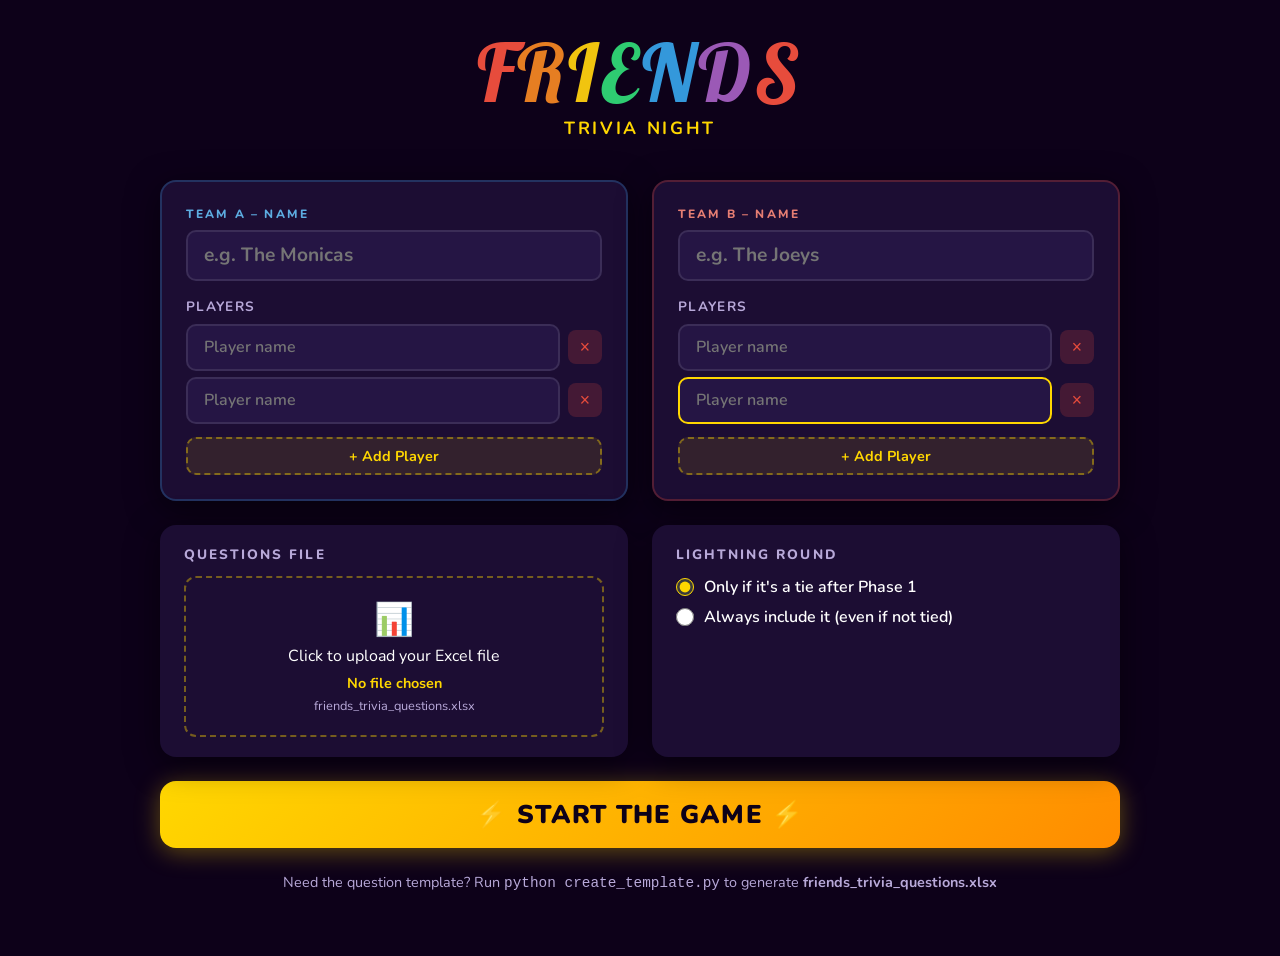
==== templates/index.html @ 620af834 "uploaded" ====
<!DOCTYPE html>
<html lang="en">
<head>
  <meta charset="UTF-8">
  <meta name="viewport" content="width=device-width, initial-scale=1.0">
  <title>Friends Trivia – Setup</title>
  <link rel="preconnect" href="https://fonts.googleapis.com">
  <link href="https://fonts.googleapis.com/css2?family=Lobster&family=Nunito:wght@400;600;700;800;900&display=swap" rel="stylesheet">
  <style>
    *, *::before, *::after { box-sizing: border-box; margin: 0; padding: 0; }

    :root {
      --bg:       #0d0119;
      --card:     #1c0d33;
      --card2:    #251544;
      --primary:  #ffd700;
      --purple:   #9b59b6;
      --text:     #ffffff;
      --muted:    #b8a9d9;
      --radius:   16px;
      --shadow:   0 8px 32px rgba(0,0,0,0.5);
    }

    body {
      background: var(--bg);
      color: var(--text);
      font-family: 'Nunito', sans-serif;
      min-height: 100vh;
      display: flex;
      flex-direction: column;
      align-items: center;
      padding: 2rem 1rem 4rem;
    }

    /* ── Logo ── */
    .logo {
      font-family: 'Lobster', cursive;
      font-size: clamp(2.8rem, 7vw, 5rem);
      line-height: 1;
      margin-bottom: 0.25rem;
      letter-spacing: 0.04em;
    }
    .logo .f { color: #e74c3c; }
    .logo .r { color: #e67e22; }
    .logo .i { color: #f1c40f; }
    .logo .e { color: #2ecc71; }
    .logo .n { color: #3498db; }
    .logo .d { color: #9b59b6; }
    .logo .s { color: #e74c3c; }
    .tagline {
      color: var(--primary);
      font-size: 1.1rem;
      font-weight: 700;
      letter-spacing: 0.15em;
      text-transform: uppercase;
      margin-bottom: 2.5rem;
    }

    /* ── Form card ── */
    form { width: 100%; max-width: 960px; }

    .teams-row {
      display: grid;
      grid-template-columns: 1fr 1fr;
      gap: 1.5rem;
      margin-bottom: 1.5rem;
    }
    @media (max-width: 600px) { .teams-row { grid-template-columns: 1fr; } }

    .team-card {
      background: var(--card);
      border-radius: var(--radius);
      padding: 1.5rem;
      border: 2px solid transparent;
      box-shadow: var(--shadow);
    }
    .team-card.a { border-color: #3498db44; }
    .team-card.b { border-color: #e74c3c44; }

    .team-label {
      font-size: 0.75rem;
      font-weight: 800;
      letter-spacing: 0.18em;
      text-transform: uppercase;
      color: var(--muted);
      margin-bottom: 0.5rem;
    }
    .team-card.a .team-label { color: #5dade2; }
    .team-card.b .team-label { color: #e67e73; }

    input[type="text"] {
      width: 100%;
      background: var(--card2);
      border: 2px solid rgba(255,255,255,0.1);
      border-radius: 10px;
      color: var(--text);
      font-family: 'Nunito', sans-serif;
      font-size: 1.2rem;
      font-weight: 700;
      padding: 0.65rem 1rem;
      outline: none;
      transition: border-color 0.2s;
    }
    input[type="text"]:focus { border-color: var(--primary); }

    .players-label {
      font-size: 0.85rem;
      font-weight: 700;
      color: var(--muted);
      margin: 1rem 0 0.5rem;
      text-transform: uppercase;
      letter-spacing: 0.1em;
    }

    .player-row {
      display: flex;
      align-items: center;
      gap: 0.5rem;
      margin-bottom: 0.4rem;
    }
    .player-row input { font-size: 1rem; font-weight: 600; flex: 1; }

    .btn-remove {
      background: rgba(231,76,60,0.2);
      border: none;
      color: #e74c3c;
      border-radius: 8px;
      width: 34px; height: 34px;
      font-size: 1.1rem;
      cursor: pointer;
      display: flex; align-items: center; justify-content: center;
      flex-shrink: 0;
      transition: background 0.2s;
    }
    .btn-remove:hover { background: rgba(231,76,60,0.4); }

    .btn-add {
      background: rgba(255,215,0,0.1);
      border: 2px dashed rgba(255,215,0,0.4);
      color: var(--primary);
      border-radius: 10px;
      padding: 0.45rem 1rem;
      font-family: 'Nunito', sans-serif;
      font-size: 0.9rem;
      font-weight: 700;
      cursor: pointer;
      width: 100%;
      margin-top: 0.4rem;
      transition: background 0.2s, border-color 0.2s;
    }
    .btn-add:hover { background: rgba(255,215,0,0.2); border-color: var(--primary); }

    /* ── Bottom options ── */
    .options-row {
      display: grid;
      grid-template-columns: 1fr 1fr;
      gap: 1.5rem;
      margin-bottom: 1.5rem;
    }
    @media (max-width: 600px) { .options-row { grid-template-columns: 1fr; } }

    .option-card {
      background: var(--card);
      border-radius: var(--radius);
      padding: 1.25rem 1.5rem;
      box-shadow: var(--shadow);
    }
    .option-card h3 {
      font-size: 0.85rem;
      font-weight: 800;
      letter-spacing: 0.15em;
      text-transform: uppercase;
      color: var(--muted);
      margin-bottom: 0.75rem;
    }

    .radio-group { display: flex; flex-direction: column; gap: 0.5rem; }
    .radio-option {
      display: flex;
      align-items: center;
      gap: 0.6rem;
      cursor: pointer;
      font-size: 1rem;
      font-weight: 600;
    }
    .radio-option input[type="radio"] { accent-color: var(--primary); width: 18px; height: 18px; }

    .file-upload-area {
      border: 2px dashed rgba(255,215,0,0.4);
      border-radius: 12px;
      padding: 1.25rem;
      text-align: center;
      cursor: pointer;
      transition: border-color 0.2s, background 0.2s;
    }
    .file-upload-area:hover { border-color: var(--primary); background: rgba(255,215,0,0.05); }
    .file-upload-area label { cursor: pointer; }
    .file-upload-area input[type="file"] { display: none; }
    .file-icon { font-size: 2rem; display: block; margin-bottom: 0.25rem; }
    .file-name {
      font-size: 0.9rem;
      color: var(--primary);
      font-weight: 700;
      margin-top: 0.4rem;
      min-height: 1.2em;
    }
    .file-hint { font-size: 0.8rem; color: var(--muted); margin-top: 0.25rem; }

    /* ── Start button ── */
    .btn-start {
      display: block;
      width: 100%;
      max-width: 960px;
      background: linear-gradient(135deg, var(--primary), #ff8c00);
      border: none;
      border-radius: 16px;
      color: #0d0119;
      font-family: 'Nunito', sans-serif;
      font-size: 1.6rem;
      font-weight: 900;
      padding: 1rem;
      cursor: pointer;
      letter-spacing: 0.05em;
      text-transform: uppercase;
      box-shadow: 0 4px 24px rgba(255,215,0,0.35);
      transition: transform 0.15s, box-shadow 0.15s;
    }
    .btn-start:hover { transform: translateY(-2px); box-shadow: 0 8px 32px rgba(255,215,0,0.5); }
    .btn-start:active { transform: translateY(0); }

    .template-link {
      text-align: center;
      margin-top: 1.5rem;
      font-size: 0.9rem;
      color: var(--muted);
    }
    .template-link a { color: var(--primary); font-weight: 700; }
  </style>
</head>
<body>

  <div class="logo">
    <span class="f">F</span><span class="r">R</span><span class="i">I</span><span class="e">E</span><span class="n">N</span><span class="d">D</span><span class="s">S</span>
  </div>
  <div class="tagline">Trivia Night</div>

  <form action="/start" method="POST" enctype="multipart/form-data">

    <div class="teams-row">
      <!-- Team A -->
      <div class="team-card a">
        <div class="team-label">Team A – Name</div>
        <input type="text" name="team_a_name" placeholder="e.g. The Monicas" maxlength="30">
        <div class="players-label">Players</div>
        <div id="players-a"></div>
        <button type="button" class="btn-add" onclick="addPlayer('a')">+ Add Player</button>
      </div>

      <!-- Team B -->
      <div class="team-card b">
        <div class="team-label">Team B – Name</div>
        <input type="text" name="team_b_name" placeholder="e.g. The Joeys" maxlength="30">
        <div class="players-label">Players</div>
        <div id="players-b"></div>
        <button type="button" class="btn-add" onclick="addPlayer('b')">+ Add Player</button>
      </div>
    </div>

    <div class="options-row">
      <!-- File upload -->
      <div class="option-card">
        <h3>Questions File</h3>
        <div class="file-upload-area" onclick="document.getElementById('excel-file').click()">
          <label>
            <span class="file-icon">📊</span>
            <span>Click to upload your Excel file</span>
            <input type="file" id="excel-file" name="excel_file" accept=".xlsx,.xls" onchange="showFileName(this)">
          </label>
          <div class="file-name" id="file-name-display">No file chosen</div>
          <div class="file-hint">friends_trivia_questions.xlsx</div>
        </div>
      </div>

      <!-- Lightning mode -->
      <div class="option-card">
        <h3>Lightning Round</h3>
        <div class="radio-group">
          <label class="radio-option">
            <input type="radio" name="lightning_mode" value="tie" checked>
            Only if it's a tie after Phase 1
          </label>
          <label class="radio-option">
            <input type="radio" name="lightning_mode" value="always">
            Always include it (even if not tied)
          </label>
        </div>
      </div>
    </div>

    <button type="submit" class="btn-start">⚡ Start the Game ⚡</button>
  </form>

  <div class="template-link">
    Need the question template?
    Run <code>python create_template.py</code> to generate <strong>friends_trivia_questions.xlsx</strong>
  </div>

  <script>
    let counters = { a: 0, b: 0 };

    function addPlayer(team) {
      counters[team]++;
      const container = document.getElementById('players-' + team);
      const div = document.createElement('div');
      div.className = 'player-row';
      div.id = 'player-' + team + '-' + counters[team];
      div.innerHTML = `
        <input type="text" name="players_${team}" placeholder="Player name" maxlength="25" autocomplete="off">
        <button type="button" class="btn-remove" onclick="removePlayer('${team}', ${counters[team]})">×</button>
      `;
      container.appendChild(div);
      div.querySelector('input').focus();
    }

    function removePlayer(team, id) {
      const el = document.getElementById('player-' + team + '-' + id);
      if (el) el.remove();
    }

    function showFileName(input) {
      const display = document.getElementById('file-name-display');
      display.textContent = input.files[0]?.name || 'No file chosen';
    }

    // Add two players by default for each team
    addPlayer('a'); addPlayer('a');
    addPlayer('b'); addPlayer('b');
  </script>
</body>
</html>
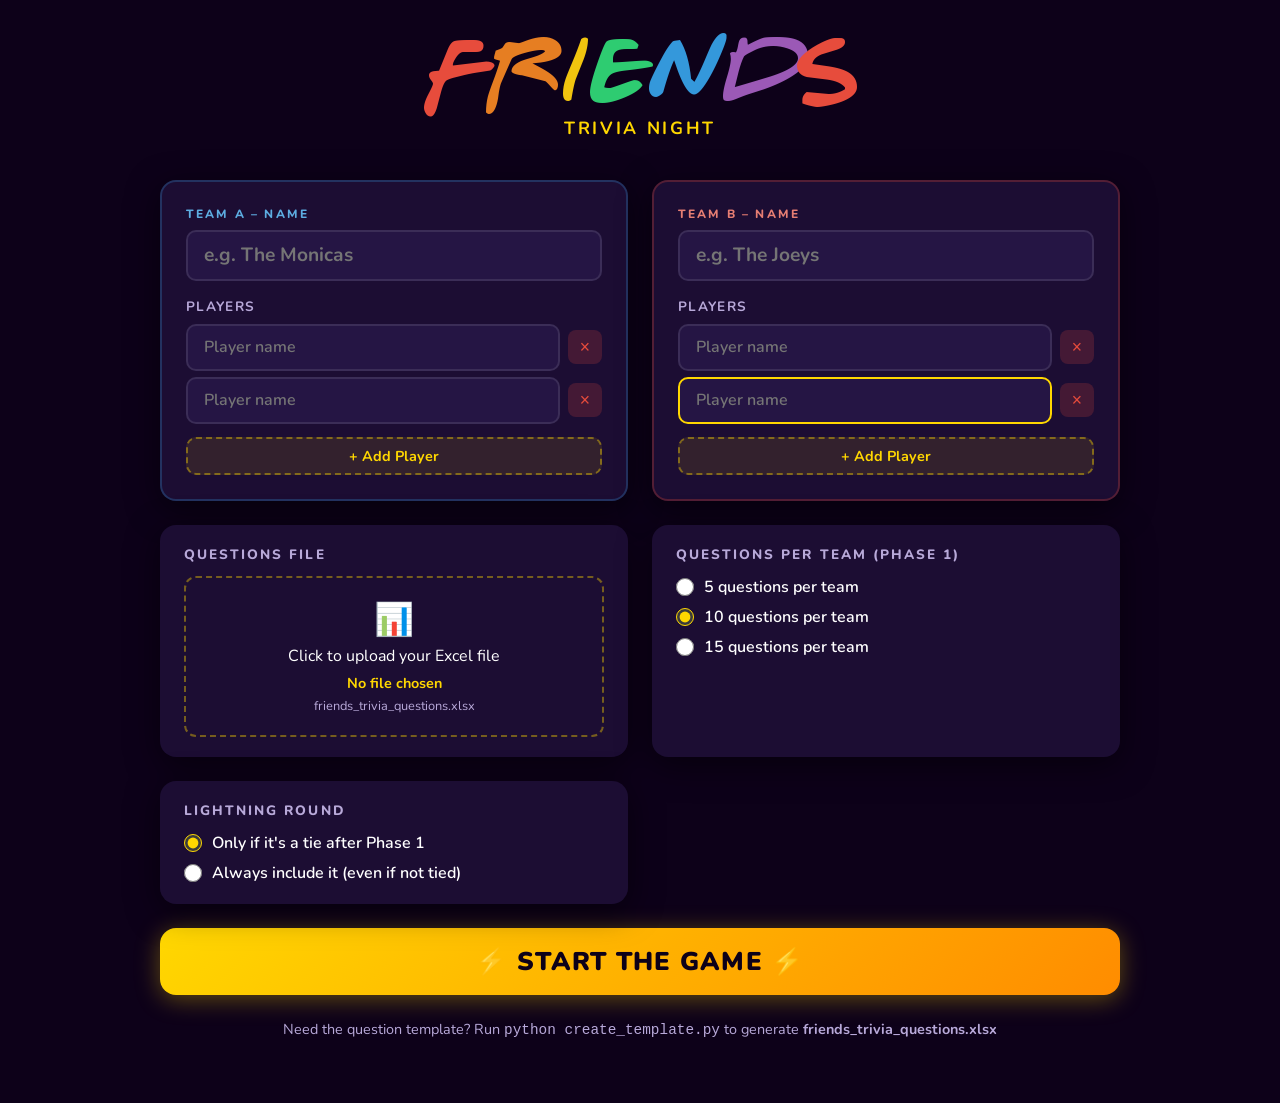
==== commit eb7401ce: "m" ====
--- a/templates/index.html
+++ b/templates/index.html
@@ -5,8 +5,14 @@
   <meta name="viewport" content="width=device-width, initial-scale=1.0">
   <title>Friends Trivia – Setup</title>
   <link rel="preconnect" href="https://fonts.googleapis.com">
-  <link href="https://fonts.googleapis.com/css2?family=Lobster&family=Nunito:wght@400;600;700;800;900&display=swap" rel="stylesheet">
+  <link href="https://fonts.googleapis.com/css2?family=Nunito:wght@400;600;700;800;900&display=swap" rel="stylesheet">
   <style>
+    @font-face {
+      font-family: 'Friends';
+      src: url('/static/fonts/friends.ttf') format('truetype');
+      font-display: swap;
+    }
+
     *, *::before, *::after { box-sizing: border-box; margin: 0; padding: 0; }
 
     :root {
@@ -34,7 +40,7 @@
 
     /* ── Logo ── */
     .logo {
-      font-family: 'Lobster', cursive;
+      font-family: 'Friends', sans-serif;
       font-size: clamp(2.8rem, 7vw, 5rem);
       line-height: 1;
       margin-bottom: 0.25rem;
@@ -281,6 +287,25 @@
         </div>
       </div>
 
+      <!-- Questions per team -->
+      <div class="option-card">
+        <h3>Questions Per Team (Phase 1)</h3>
+        <div class="radio-group">
+          <label class="radio-option">
+            <input type="radio" name="num_questions" value="5">
+            5 questions per team
+          </label>
+          <label class="radio-option">
+            <input type="radio" name="num_questions" value="10" checked>
+            10 questions per team
+          </label>
+          <label class="radio-option">
+            <input type="radio" name="num_questions" value="15">
+            15 questions per team
+          </label>
+        </div>
+      </div>
+
       <!-- Lightning mode -->
       <div class="option-card">
         <h3>Lightning Round</h3>
